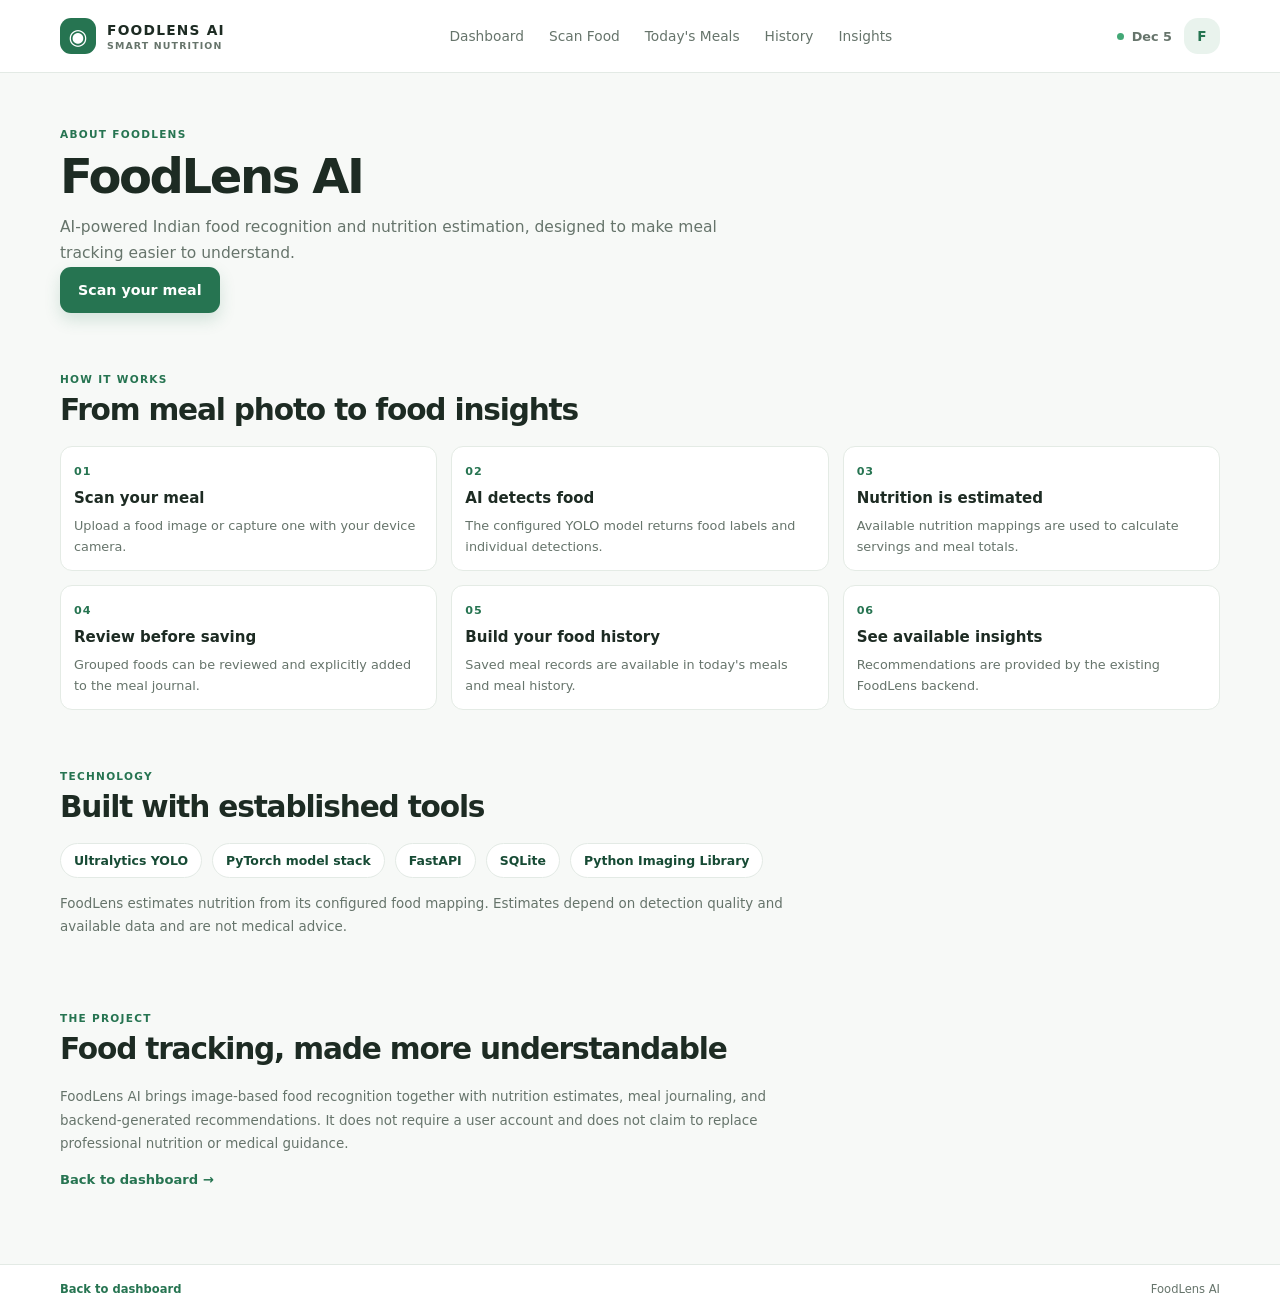
==== frontend/about.html @ 82029237 "Add today's meals page with meal logging and nutrition overview" ====
<!DOCTYPE html>
<html lang="en"><head><meta charset="UTF-8" /><meta name="viewport" content="width=device-width, initial-scale=1" /><meta name="description" content="Learn how FoodLens AI recognizes Indian food and estimates nutrition." /><title>FoodLens AI · About</title><link rel="stylesheet" href="css/global.css" /></head>
<body data-page="about">
  <header class="topbar"><nav class="navbar container" aria-label="Main navigation">
    <a class="brand" href="index.html"><span class="brand-icon">◉</span><span class="brand-copy"><strong>FOODLENS AI</strong><small>SMART NUTRITION</small></span></a>
    <button class="nav-toggle" aria-label="Toggle navigation menu" aria-expanded="false" aria-controls="nav-menu"><span></span><span></span><span></span></button>
    <div class="nav-menu" id="nav-menu"><a data-page="dashboard" href="index.html">Dashboard</a><a data-page="scan" href="scan.html">Scan Food</a><a data-page="today" href="today.html">Today's Meals</a><a data-page="history" href="history.html">History</a><a data-page="insights" href="insights.html">Insights</a></div>
    <div class="nav-actions"><span class="today-indicator"><span class="today-indicator-dot"></span><span id="today-date">Today</span></span><a class="profile-button" href="profile.html" aria-label="Profile and nutrition goals">F</a></div>
  </nav></header>
  <main class="container page-content"><section class="page-heading about-hero"><span class="eyebrow">About FoodLens</span><h1>FoodLens AI</h1><p>AI-powered Indian food recognition and nutrition estimation, designed to make meal tracking easier to understand.</p><a class="primary-btn" href="scan.html">Scan your meal</a></section>
    <section class="section-block"><div class="section-heading"><span class="eyebrow">How it works</span><h2>From meal photo to food insights</h2></div><div class="process-grid"><article class="nutrition-card"><span>01</span><h3>Scan your meal</h3><p>Upload a food image or capture one with your device camera.</p></article><article class="nutrition-card"><span>02</span><h3>AI detects food</h3><p>The configured YOLO model returns food labels and individual detections.</p></article><article class="nutrition-card"><span>03</span><h3>Nutrition is estimated</h3><p>Available nutrition mappings are used to calculate servings and meal totals.</p></article><article class="nutrition-card"><span>04</span><h3>Review before saving</h3><p>Grouped foods can be reviewed and explicitly added to the meal journal.</p></article><article class="nutrition-card"><span>05</span><h3>Build your food history</h3><p>Saved meal records are available in today's meals and meal history.</p></article><article class="nutrition-card"><span>06</span><h3>See available insights</h3><p>Recommendations are provided by the existing FoodLens backend.</p></article></div></section>
    <section class="section-block"><div class="section-heading"><span class="eyebrow">Technology</span><h2>Built with established tools</h2></div><div class="technology-list"><span>Ultralytics YOLO</span><span>PyTorch model stack</span><span>FastAPI</span><span>SQLite</span><span>Python Imaging Library</span></div><p class="settings-note">FoodLens estimates nutrition from its configured food mapping. Estimates depend on detection quality and available data and are not medical advice.</p></section>
    <section class="section-block"><div class="section-heading"><span class="eyebrow">The project</span><h2>Food tracking, made more understandable</h2></div><p class="about-copy">FoodLens AI brings image-based food recognition together with nutrition estimates, meal journaling, and backend-generated recommendations. It does not require a user account and does not claim to replace professional nutrition or medical guidance.</p><a class="text-link" href="index.html">Back to dashboard →</a></section>
  </main><footer class="site-footer"><div class="container"><a href="index.html">Back to dashboard</a><span>FoodLens AI</span></div></footer><div id="toast-region" class="toast-region" aria-live="polite" aria-atomic="true"></div>
  <script src="js/api.js"></script><script src="js/global.js"></script>
</body></html>
---- frontend/css/global.css ----
@import url("../style.css");

.page-content { min-height: calc(100vh - 72px); padding-bottom: 64px; }
.page-heading { padding-top: 50px; }
.page-heading h1 { margin: 0 0 10px; font-size: clamp(2rem, 4vw, 3rem); letter-spacing: -.05em; }
.page-heading > p { max-width: 680px; margin: 0; color: var(--muted); font-size: .97rem; line-height: 1.7; }
.page-heading .status-pill { margin-bottom: 18px; }
.nav-menu a.active { color: var(--primary); font-weight: 700; }
.nav-menu a.active::after { position: absolute; right: 0; bottom: 0; left: 0; height: 2px; background: var(--primary); content: ""; }
.nav-actions .profile-button.active { background: var(--primary); color: #fff; }
.loading-state { padding: 18px; border: 1px solid var(--line); border-radius: 12px; background: #fff; color: var(--muted); font-size: .85rem; }
.quick-action-grid, .process-grid, .profile-info-grid { display: grid; grid-template-columns: repeat(3, minmax(0, 1fr)); gap: 14px; }
.quick-action-card { display: grid; gap: 7px; min-height: 126px; padding: 17px; border: 1px solid var(--line); border-radius: 14px; background: #fff; box-shadow: 0 4px 15px #1b2c2309; transition: transform .16s, box-shadow .16s; }
.quick-action-card:hover { transform: translateY(-2px); box-shadow: var(--shadow); }
.quick-action-card > span { color: var(--primary); font-size: 1.25rem; }
.quick-action-card strong { font-size: .88rem; }
.quick-action-card small { color: var(--muted); font-size: .73rem; }
.profile-button { display: grid; place-items: center; }
.settings-note, .about-copy { max-width: 760px; color: var(--muted); font-size: .84rem; line-height: 1.75; }
.goal-readonly { display: block; margin-top: 8px; color: var(--muted); font-size: .7rem; }
.profile-info-grid .nutrition-card p, .process-grid p { margin: 8px 0 0; color: var(--muted); font-size: .8rem; line-height: 1.65; }
.process-grid .nutrition-card > span { color: var(--primary); font-size: .7rem; font-weight: 800; letter-spacing: .08em; }
.process-grid h3 { margin: 10px 0 0; font-size: .94rem; }
.technology-list { display: flex; flex-wrap: wrap; gap: 10px; }
.technology-list span { padding: 9px 13px; border: 1px solid var(--line); border-radius: 999px; background: #fff; color: var(--primary-deep); font-size: .78rem; font-weight: 650; }
.about-hero { max-width: 850px; padding-bottom: 12px; }
.toast-error { border-color: #f0cfcb; }
.toast-success { border-color: #cce5d4; }
.site-footer { border-top: 1px solid var(--line); background: #fff; }
.site-footer > div { display: flex; justify-content: space-between; gap: 16px; padding-top: 17px; padding-bottom: 17px; color: var(--muted); font-size: .72rem; }
.site-footer a { color: var(--primary); font-weight: 700; }
@media (max-width: 760px) {
  .page-heading { padding-top: 32px; }
  .quick-action-grid, .process-grid, .profile-info-grid { grid-template-columns: repeat(2, minmax(0, 1fr)); }
}
@media (max-width: 520px) {
  .page-content { padding-bottom: 42px; }
  .quick-action-grid, .process-grid, .profile-info-grid { grid-template-columns: 1fr; }
}
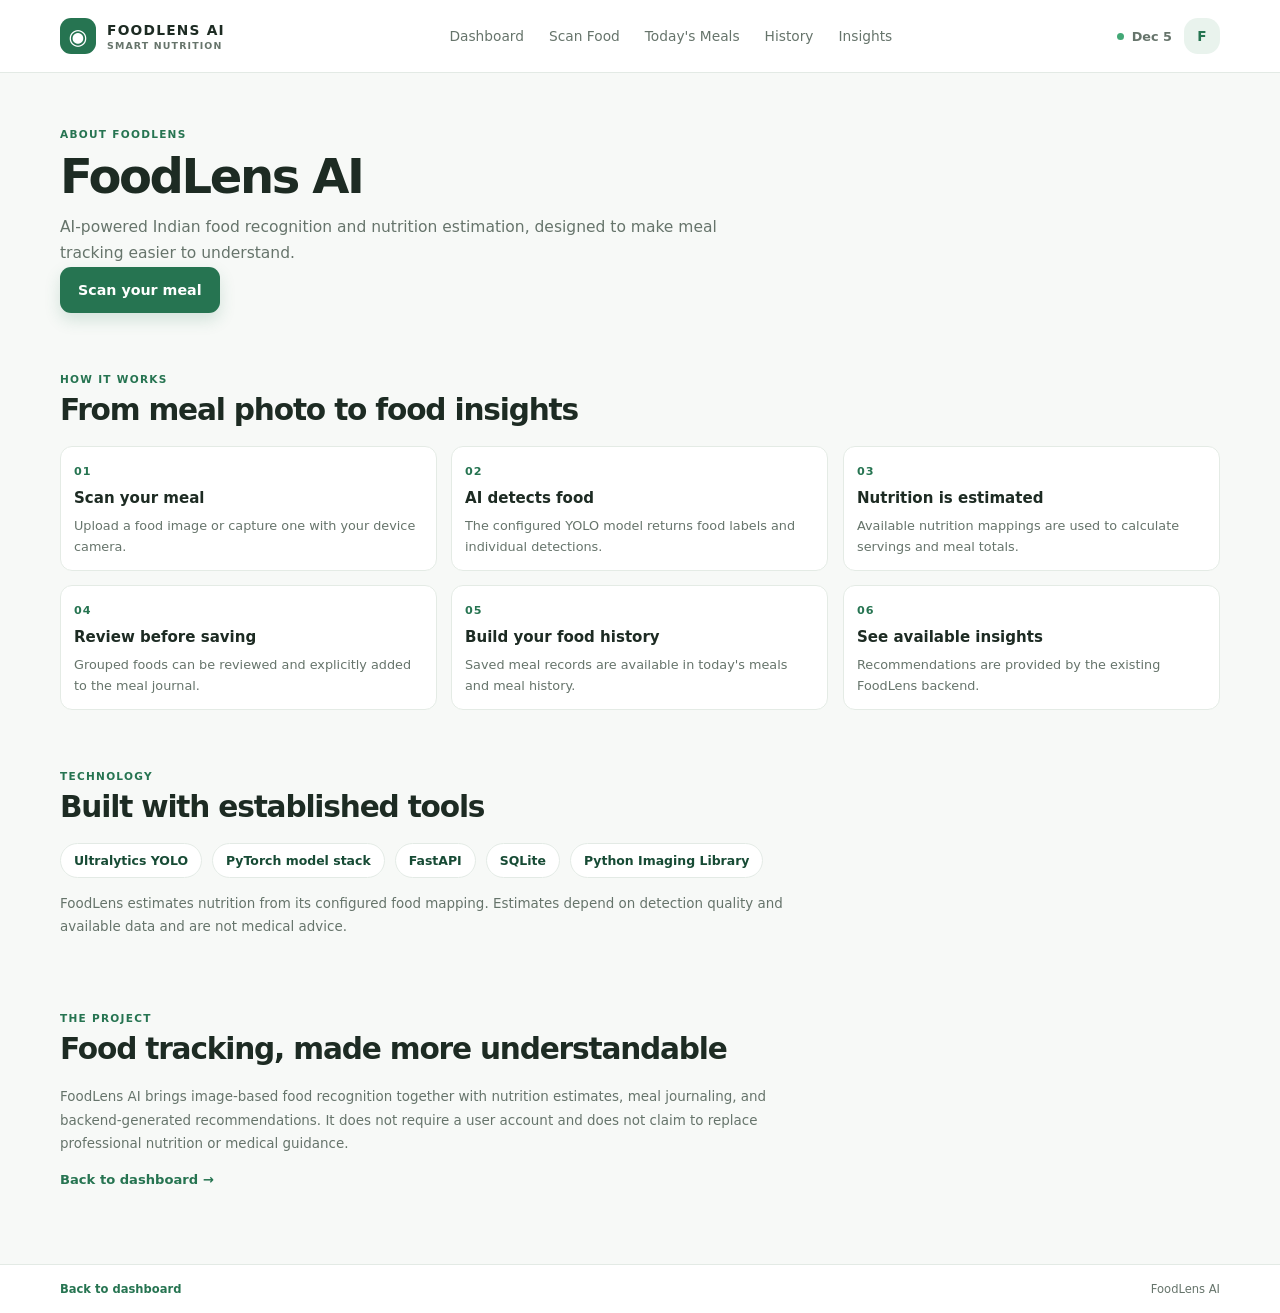
==== commit 1a8ddd5d: "feat: add comprehensive animations (scroll reveal, floating food, ripple, pulse, navbar shadow, skel" ====
--- a/frontend/about.html
+++ b/frontend/about.html
@@ -1,5 +1,5 @@
 <!DOCTYPE html>
-<html lang="en"><head><meta charset="UTF-8" /><meta name="viewport" content="width=device-width, initial-scale=1" /><meta name="description" content="Learn how FoodLens AI recognizes Indian food and estimates nutrition." /><title>FoodLens AI · About</title><link rel="stylesheet" href="css/global.css" /></head>
+<html lang="en"><head><meta charset="UTF-8" /><meta name="viewport" content="width=device-width, initial-scale=1" /><meta name="description" content="Learn how FoodLens AI recognizes Indian food and estimates nutrition." /><title>FoodLens AI · About</title><link rel="stylesheet" href="css/global.css" /><link rel="stylesheet" href="css/animations.css" /></head>
 <body data-page="about">
   <header class="topbar"><nav class="navbar container" aria-label="Main navigation">
     <a class="brand" href="index.html"><span class="brand-icon">◉</span><span class="brand-copy"><strong>FOODLENS AI</strong><small>SMART NUTRITION</small></span></a>
@@ -12,5 +12,5 @@
     <section class="section-block"><div class="section-heading"><span class="eyebrow">Technology</span><h2>Built with established tools</h2></div><div class="technology-list"><span>Ultralytics YOLO</span><span>PyTorch model stack</span><span>FastAPI</span><span>SQLite</span><span>Python Imaging Library</span></div><p class="settings-note">FoodLens estimates nutrition from its configured food mapping. Estimates depend on detection quality and available data and are not medical advice.</p></section>
     <section class="section-block"><div class="section-heading"><span class="eyebrow">The project</span><h2>Food tracking, made more understandable</h2></div><p class="about-copy">FoodLens AI brings image-based food recognition together with nutrition estimates, meal journaling, and backend-generated recommendations. It does not require a user account and does not claim to replace professional nutrition or medical guidance.</p><a class="text-link" href="index.html">Back to dashboard →</a></section>
   </main><footer class="site-footer"><div class="container"><a href="index.html">Back to dashboard</a><span>FoodLens AI</span></div></footer><div id="toast-region" class="toast-region" aria-live="polite" aria-atomic="true"></div>
-  <script src="js/api.js"></script><script src="js/global.js"></script>
-</body></html>+  <script src="js/config.js"></script><script src="js/api.js"></script><script src="js/global.js"></script>
+<script src="js/animations.js"></script></body></html>
--- a/frontend/css/animations.css
+++ b/frontend/css/animations.css
@@ -0,0 +1,313 @@
+/* ==========================================================
+   FoodLens AI - animations.css
+   All micro-animations, scroll reveals, keyframes & effects
+   ========================================================== */
+
+/* ----------------------------------------------------------
+   1. KEYFRAMES
+   ---------------------------------------------------------- */
+
+@keyframes fadeUp {
+  from { opacity: 0; transform: translateY(28px); }
+  to   { opacity: 1; transform: translateY(0); }
+}
+
+@keyframes fadeIn {
+  from { opacity: 0; }
+  to   { opacity: 1; }
+}
+
+@keyframes slideInLeft {
+  from { opacity: 0; transform: translateX(-32px); }
+  to   { opacity: 1; transform: translateX(0); }
+}
+
+@keyframes slideInRight {
+  from { opacity: 0; transform: translateX(32px); }
+  to   { opacity: 1; transform: translateX(0); }
+}
+
+@keyframes scaleIn {
+  from { opacity: 0; transform: scale(0.88); }
+  to   { opacity: 1; transform: scale(1); }
+}
+
+@keyframes floatA {
+  0%, 100% { transform: translateY(0px) rotate(0deg); }
+  33%       { transform: translateY(-10px) rotate(4deg); }
+  66%       { transform: translateY(-5px) rotate(-3deg); }
+}
+@keyframes floatB {
+  0%, 100% { transform: translateY(0px) rotate(0deg); }
+  33%       { transform: translateY(-8px) rotate(-5deg); }
+  66%       { transform: translateY(-14px) rotate(2deg); }
+}
+@keyframes floatC {
+  0%, 100% { transform: translateY(0px) rotate(0deg); }
+  50%       { transform: translateY(-12px) rotate(6deg); }
+}
+@keyframes floatD {
+  0%, 100% { transform: translateY(0px) rotate(0deg); }
+  40%       { transform: translateY(-7px) rotate(-4deg); }
+  80%       { transform: translateY(-11px) rotate(3deg); }
+}
+
+@keyframes scanPulse {
+  0%   { box-shadow: 0 0 0 0 rgba(31, 107, 79, 0.38); }
+  60%  { box-shadow: 0 0 0 16px rgba(31, 107, 79, 0); }
+  100% { box-shadow: 0 0 0 0 rgba(31, 107, 79, 0); }
+}
+
+@keyframes shimmer {
+  from { background-position: -600px 0; }
+  to   { background-position: 600px 0; }
+}
+
+@keyframes dotPulse {
+  0%, 100% { box-shadow: 0 0 0 0   rgba(45, 167, 116, 0.5); }
+  50%       { box-shadow: 0 0 0 8px rgba(45, 167, 116, 0); }
+}
+
+@keyframes progressFill {
+  from { width: 0%; }
+}
+
+@keyframes ripple {
+  from { transform: scale(0); opacity: 0.35; }
+  to   { transform: scale(2.8); opacity: 0; }
+}
+
+@keyframes toastIn {
+  from { opacity: 0; transform: translateY(-8px) scale(0.96); }
+  to   { opacity: 1; transform: translateY(0) scale(1); }
+}
+
+/* ----------------------------------------------------------
+   2. SCROLL REVEAL
+   ---------------------------------------------------------- */
+
+.fl-animate-up,
+.fl-animate-left,
+.fl-animate-right,
+.fl-animate-scale,
+.fl-animate-fade {
+  opacity: 0;
+  will-change: opacity, transform;
+  transition:
+    opacity 0.55s cubic-bezier(0.22, 1, 0.36, 1),
+    transform 0.55s cubic-bezier(0.22, 1, 0.36, 1);
+}
+
+.fl-animate-up    { transform: translateY(30px); }
+.fl-animate-left  { transform: translateX(-30px); }
+.fl-animate-right { transform: translateX(30px); }
+.fl-animate-scale { transform: scale(0.9); }
+.fl-animate-fade  { transform: none; }
+
+.fl-animate-up.fl-reveal,
+.fl-animate-left.fl-reveal,
+.fl-animate-right.fl-reveal,
+.fl-animate-scale.fl-reveal,
+.fl-animate-fade.fl-reveal {
+  opacity: 1;
+  transform: none;
+}
+
+.fl-delay-1 { transition-delay: 0.08s; }
+.fl-delay-2 { transition-delay: 0.16s; }
+.fl-delay-3 { transition-delay: 0.24s; }
+.fl-delay-4 { transition-delay: 0.32s; }
+.fl-delay-5 { transition-delay: 0.40s; }
+
+/* ----------------------------------------------------------
+   3. FLOATING FOOD BLOBS
+   ---------------------------------------------------------- */
+
+.food-1 { animation: floatA 5.5s ease-in-out infinite; }
+.food-2 { animation: floatB 6.2s ease-in-out infinite 0.8s; }
+.food-3 { animation: floatC 7.0s ease-in-out infinite 1.4s; }
+.food-4 { animation: floatD 5.8s ease-in-out infinite 0.4s; }
+
+.showcase-item-one   { animation: floatA 4.8s ease-in-out infinite; }
+.showcase-item-two   { animation: floatB 5.6s ease-in-out infinite 0.6s; }
+.showcase-item-three { animation: floatC 6.4s ease-in-out infinite 1.2s; }
+.showcase-item-four  { animation: floatD 5.2s ease-in-out infinite 0.3s; }
+.showcase-item-five  { animation: floatA 7.0s ease-in-out infinite 1.8s; }
+
+/* ----------------------------------------------------------
+   4. STATUS DOT PULSE
+   ---------------------------------------------------------- */
+
+.status-dot {
+  animation: dotPulse 2.2s ease-in-out infinite;
+}
+
+/* ----------------------------------------------------------
+   5. HERO ENTRANCE
+   ---------------------------------------------------------- */
+
+.hero-content {
+  animation: fadeUp 0.65s cubic-bezier(0.22, 1, 0.36, 1) both;
+}
+.hero-visual {
+  animation: fadeUp 0.75s cubic-bezier(0.22, 1, 0.36, 1) 0.12s both;
+}
+.hero-greeting {
+  animation: slideInLeft 0.5s cubic-bezier(0.22, 1, 0.36, 1) 0.1s both;
+}
+.hero h1 {
+  animation: fadeUp 0.6s cubic-bezier(0.22, 1, 0.36, 1) 0.18s both;
+}
+.hero-actions {
+  animation: fadeUp 0.6s cubic-bezier(0.22, 1, 0.36, 1) 0.36s both;
+}
+
+/* ----------------------------------------------------------
+   6. SCANNER SHOWCASE
+   ---------------------------------------------------------- */
+
+.showcase-rim {
+  animation: scanPulse 2.8s ease-out infinite;
+}
+.scanner-showcase {
+  animation: scaleIn 0.7s cubic-bezier(0.22, 1, 0.36, 1) 0.2s both;
+}
+
+/* ----------------------------------------------------------
+   7. CARD HOVER LIFTS
+   ---------------------------------------------------------- */
+
+.nutrition-card,
+.detection-card,
+.quick-action-card,
+.suggestion-card,
+.history-card-button,
+.mini-stat {
+  transition:
+    transform 0.22s cubic-bezier(0.22, 1, 0.36, 1),
+    box-shadow 0.22s cubic-bezier(0.22, 1, 0.36, 1),
+    border-color 0.22s ease;
+}
+
+.nutrition-card:hover,
+.detection-card:hover,
+.suggestion-card:hover,
+.mini-stat:hover {
+  transform: translateY(-4px) scale(1.012);
+  box-shadow: 0 18px 42px rgba(27, 44, 35, 0.13);
+}
+
+/* ----------------------------------------------------------
+   8. PROGRESS BAR ANIMATED FILL
+   ---------------------------------------------------------- */
+
+.progress-bar {
+  animation: progressFill 1s cubic-bezier(0.22, 1, 0.36, 1) both;
+  animation-play-state: paused;
+}
+.progress-bar.fl-reveal {
+  animation-play-state: running;
+}
+
+/* ----------------------------------------------------------
+   9. SKELETON SHIMMER
+   ---------------------------------------------------------- */
+
+.fl-skeleton {
+  background: linear-gradient(
+    90deg,
+    #f0f0eb 25%,
+    #e4eae5 50%,
+    #f0f0eb 75%
+  );
+  background-size: 600px 100%;
+  animation: shimmer 1.4s infinite linear;
+  border-radius: 10px;
+  color: transparent !important;
+  pointer-events: none;
+  user-select: none;
+}
+.fl-skeleton * { visibility: hidden; }
+
+/* ----------------------------------------------------------
+   10. BUTTON RIPPLE
+   ---------------------------------------------------------- */
+
+.primary-btn,
+.secondary-btn {
+  position: relative;
+  overflow: hidden;
+}
+.primary-btn .ripple-wave,
+.secondary-btn .ripple-wave {
+  position: absolute;
+  border-radius: 50%;
+  width: 60px;
+  height: 60px;
+  margin-top: -30px;
+  margin-left: -30px;
+  background: rgba(255, 255, 255, 0.35);
+  pointer-events: none;
+  animation: ripple 0.55s linear forwards;
+}
+
+/* ----------------------------------------------------------
+   11. NAVBAR SCROLL SHADOW
+   ---------------------------------------------------------- */
+
+.topbar {
+  transition: box-shadow 0.3s ease, background 0.3s ease;
+}
+.topbar.scrolled {
+  box-shadow: 0 4px 28px rgba(27, 44, 35, 0.1);
+  background: rgba(249, 247, 242, 0.96);
+}
+
+/* ----------------------------------------------------------
+   12. TOAST OVERRIDE
+   ---------------------------------------------------------- */
+
+.toast {
+  animation: toastIn 0.25s cubic-bezier(0.22, 1, 0.36, 1);
+}
+
+/* ----------------------------------------------------------
+   13. BRAND ICON SPIN ON HOVER
+   ---------------------------------------------------------- */
+
+.brand-icon {
+  transition: transform 0.3s ease;
+}
+.brand:hover .brand-icon {
+  transform: rotate(20deg) scale(1.1);
+}
+
+/* ----------------------------------------------------------
+   14. PAGE ENTRANCE
+   ---------------------------------------------------------- */
+
+.page-content {
+  animation: fadeIn 0.4s ease both;
+}
+.page-heading {
+  animation: fadeUp 0.5s cubic-bezier(0.22, 1, 0.36, 1) both;
+}
+
+/* ----------------------------------------------------------
+   15. REDUCED MOTION
+   ---------------------------------------------------------- */
+
+@media (prefers-reduced-motion: reduce) {
+  .food-1, .food-2, .food-3, .food-4,
+  .showcase-item-one, .showcase-item-two,
+  .showcase-item-three, .showcase-item-four, .showcase-item-five,
+  .status-dot, .showcase-rim, .fl-skeleton {
+    animation: none !important;
+  }
+  .fl-animate-up, .fl-animate-left,
+  .fl-animate-right, .fl-animate-scale, .fl-animate-fade {
+    opacity: 1 !important;
+    transform: none !important;
+    transition: none !important;
+  }
+}
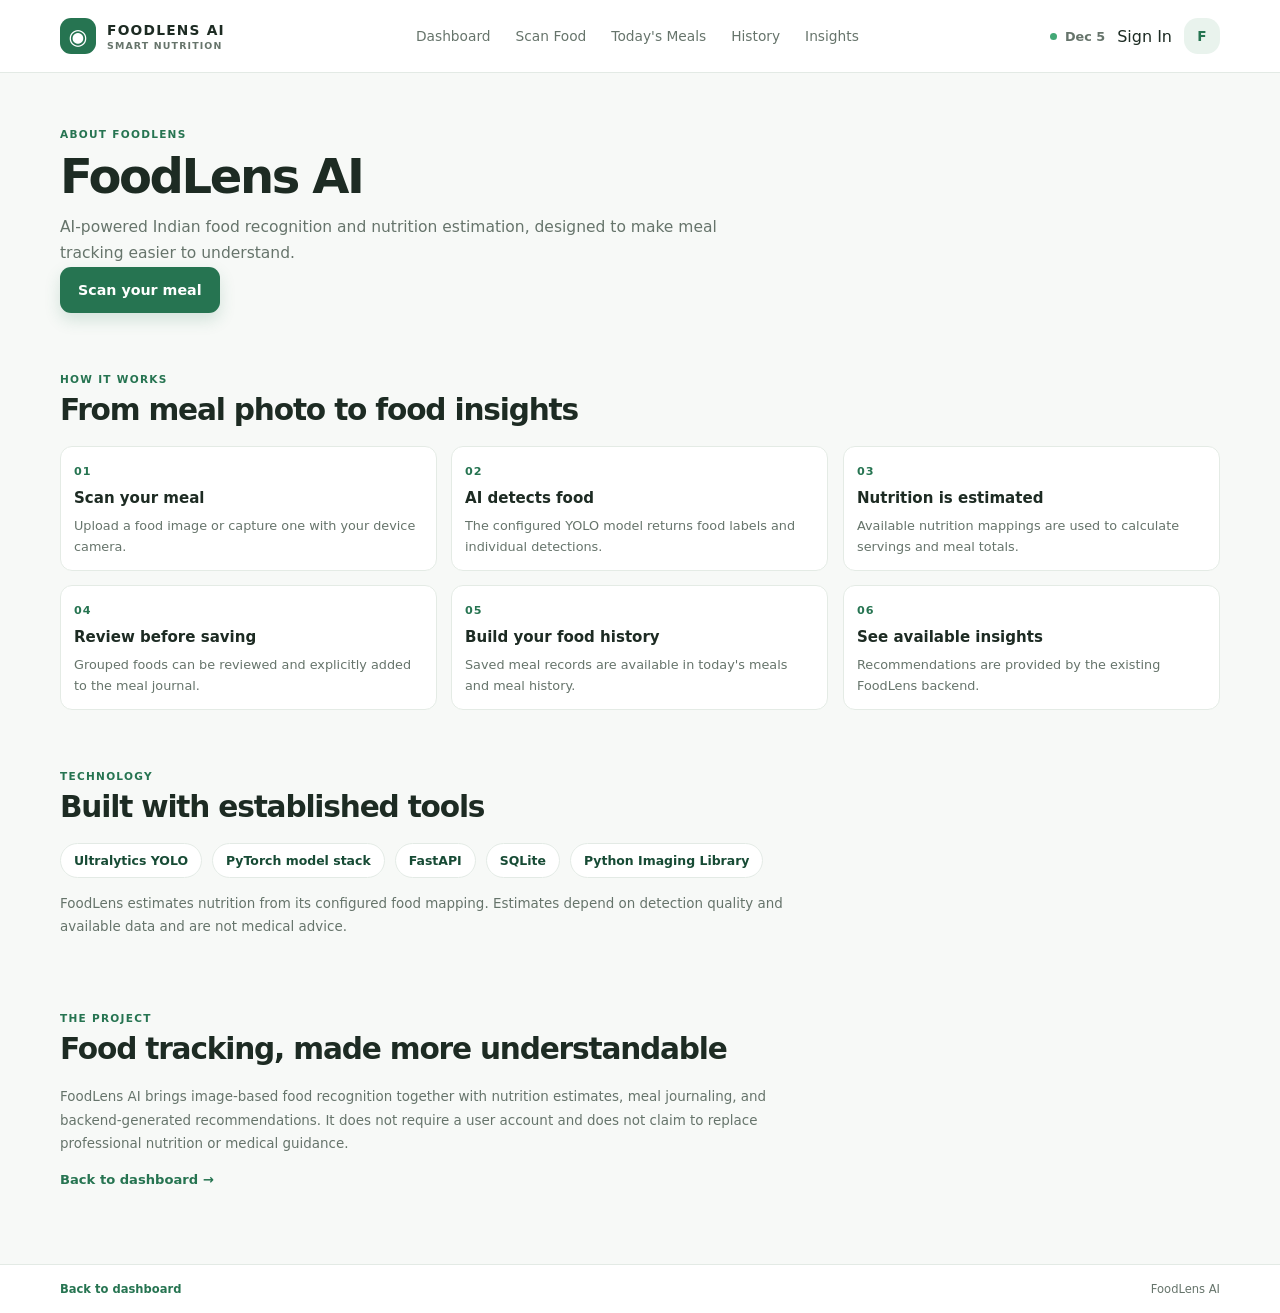
==== commit f4c42a1b: "feat: add weight & goal nutrition targets, personalized recommendations, and user auth/login" ====
--- a/frontend/about.html
+++ b/frontend/about.html
@@ -12,5 +12,5 @@
     <section class="section-block"><div class="section-heading"><span class="eyebrow">Technology</span><h2>Built with established tools</h2></div><div class="technology-list"><span>Ultralytics YOLO</span><span>PyTorch model stack</span><span>FastAPI</span><span>SQLite</span><span>Python Imaging Library</span></div><p class="settings-note">FoodLens estimates nutrition from its configured food mapping. Estimates depend on detection quality and available data and are not medical advice.</p></section>
     <section class="section-block"><div class="section-heading"><span class="eyebrow">The project</span><h2>Food tracking, made more understandable</h2></div><p class="about-copy">FoodLens AI brings image-based food recognition together with nutrition estimates, meal journaling, and backend-generated recommendations. It does not require a user account and does not claim to replace professional nutrition or medical guidance.</p><a class="text-link" href="index.html">Back to dashboard →</a></section>
   </main><footer class="site-footer"><div class="container"><a href="index.html">Back to dashboard</a><span>FoodLens AI</span></div></footer><div id="toast-region" class="toast-region" aria-live="polite" aria-atomic="true"></div>
-  <script src="js/config.js"></script><script src="js/api.js"></script><script src="js/global.js"></script>
+  <script src="js/config.js"></script><script src="js/api.js"></script><script src="js/auth.js"></script><script src="js/global.js"></script>
 <script src="js/animations.js"></script></body></html>
